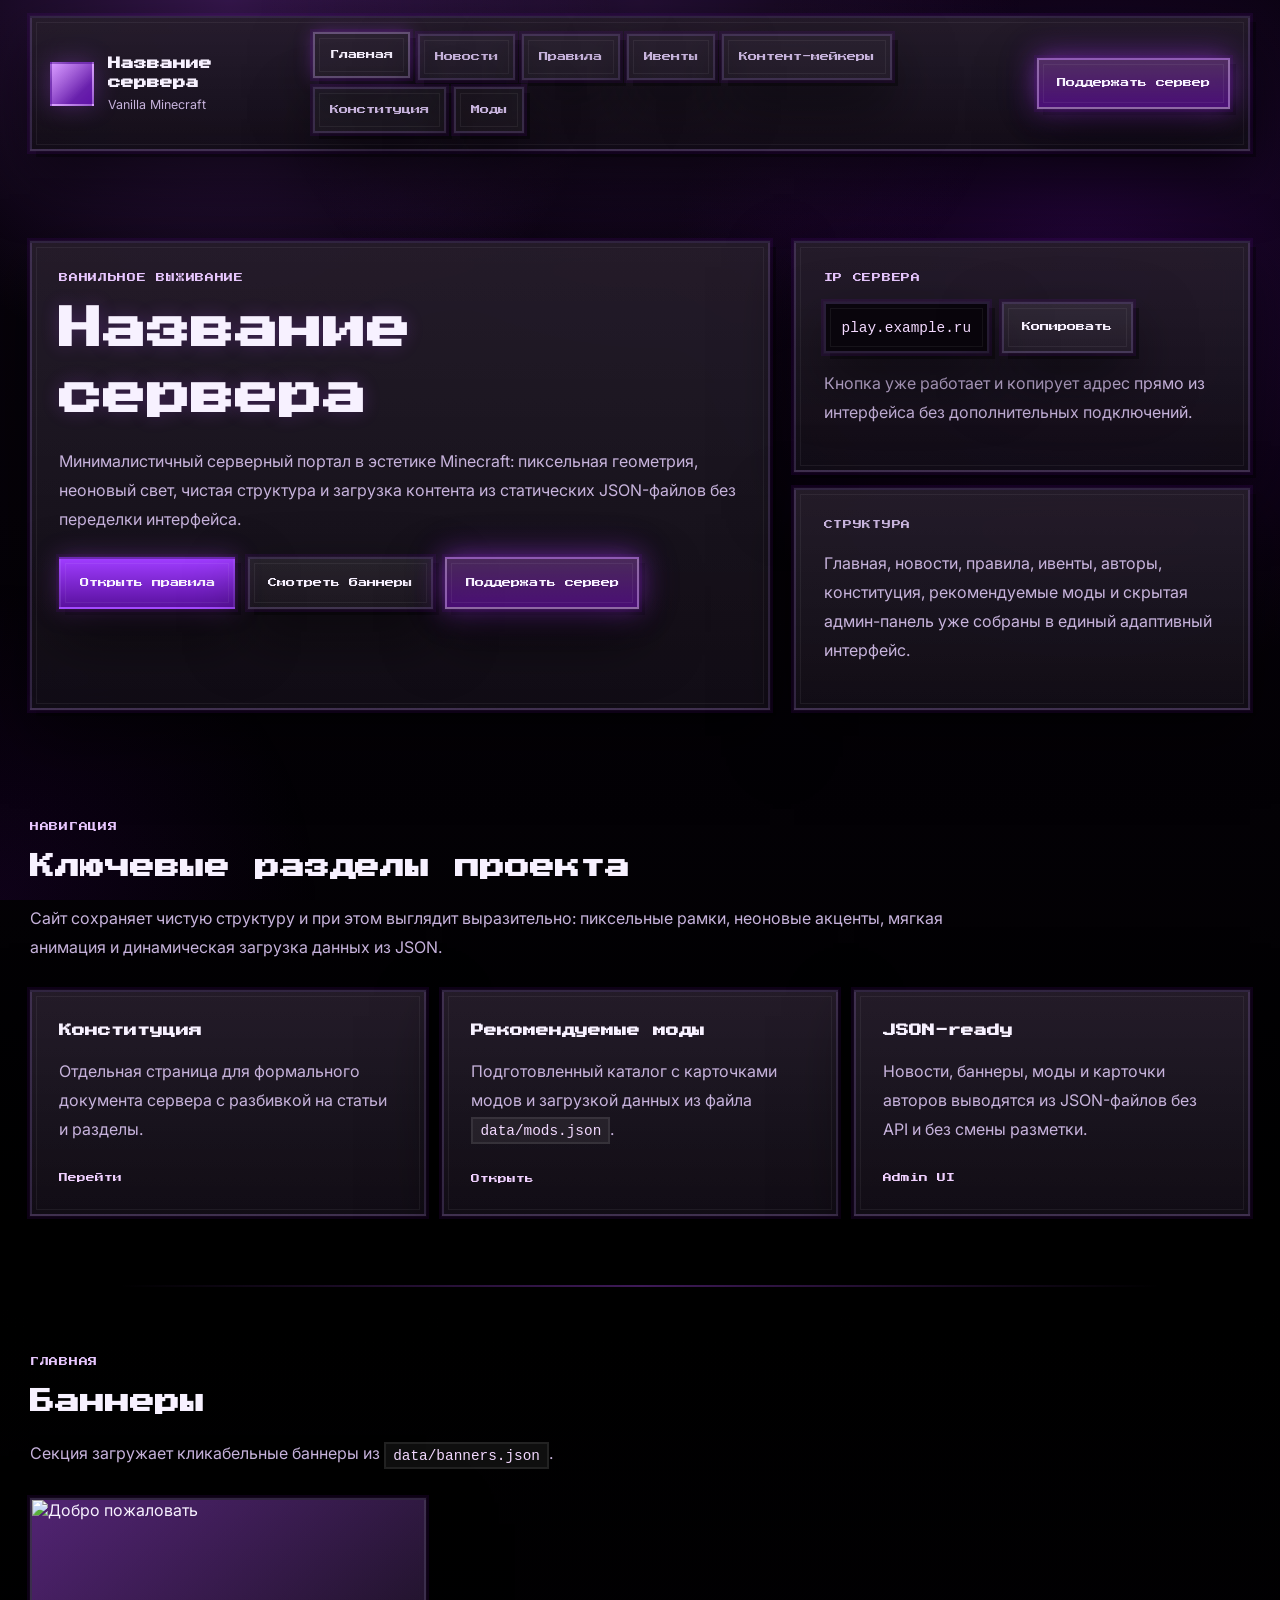
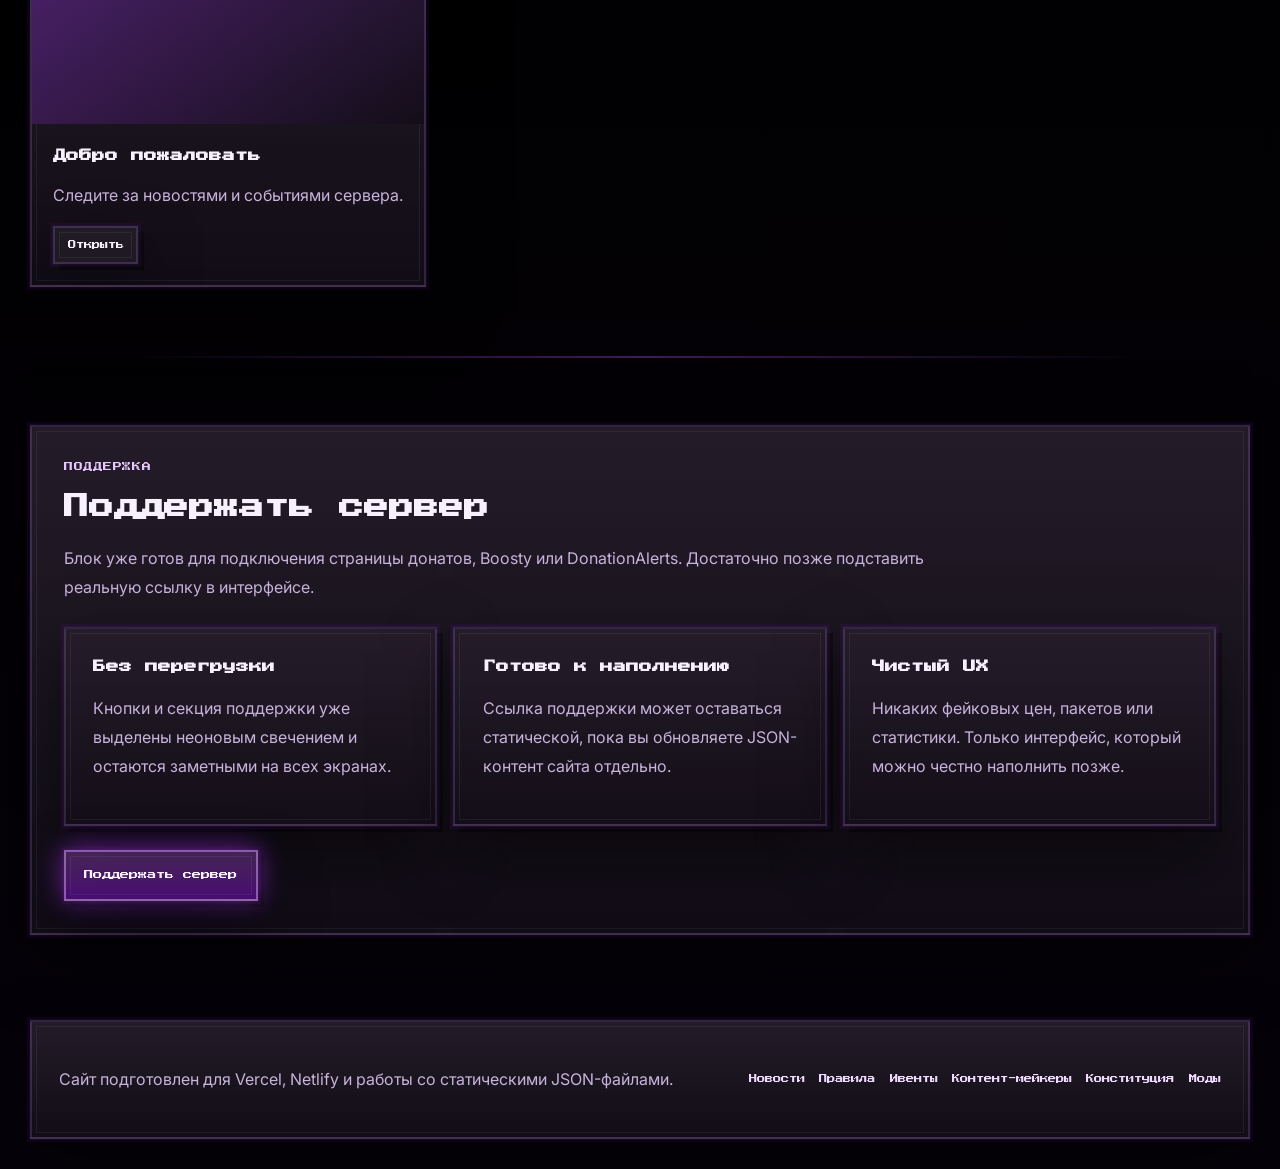
==== index.html @ 132fc3dd "Add files via upload" ====
<!DOCTYPE html>
<html lang="ru">
<head>
  <meta charset="UTF-8">
  <meta name="viewport" content="width=device-width, initial-scale=1.0">
  <meta name="description" content="Современный pixel + neon сайт для ванильного Minecraft сервера с новостями, правилами, ивентами и страницей контент-мейкеров.">
  <title>Главная | Minecraft Server</title>
  <link rel="stylesheet" href="style.css">
</head>
<body data-page="home">
  <div class="page-shell">
    <header class="site-header">
      <div class="container">
        <div class="nav-shell glass-card">
          <a class="brand" href="index.html" aria-label="На главную">
            <span class="brand-mark"></span>
            <span class="brand-text">
              <strong data-server-name>Название сервера</strong>
              <span>Vanilla Minecraft</span>
            </span>
          </a>

          <div class="nav-actions">
            <nav class="site-nav" id="site-navigation" aria-label="Основная навигация">
              <a href="index.html" class="active">Главная</a>
              <a href="news.html">Новости</a>
              <a href="rules.html">Правила</a>
              <a href="events.html">Ивенты</a>
              <a href="creators.html">Контент-мейкеры</a>
              <a href="constitution.html">Конституция</a>
              <a href="mods.html">Моды</a>
            </nav>
            <a class="button support-link support-link-nav" href="#support-block" data-support-link>Поддержать сервер</a>
          </div>

          <button class="nav-toggle" type="button" aria-expanded="false" aria-controls="site-navigation">
            <span></span>
            <span></span>
            <span></span>
          </button>
        </div>
      </div>
    </header>

    <main>
      <section class="hero-section">
        <div class="container">
          <div class="hero-grid">
            <div class="hero-copy glass-card reveal">
              <p class="eyebrow">Ванильное выживание</p>
              <h1 data-server-name>Название сервера</h1>
              <p class="hero-text">
                Минималистичный серверный портал в эстетике Minecraft: пиксельная геометрия, неоновый свет,
                чистая структура и загрузка контента из статических JSON-файлов без переделки интерфейса.
              </p>
              <div class="hero-actions">
                <a class="button button-primary" href="rules.html">Открыть правила</a>
                <a class="button button-secondary" href="#main-banners">Смотреть баннеры</a>
                <a class="button support-link" href="#support-block" data-support-link>Поддержать сервер</a>
              </div>
            </div>

            <aside class="hero-side reveal">
              <div class="glass-card server-card">
                <p class="eyebrow">IP сервера</p>
                <div class="server-ip-row">
                  <code class="server-ip" data-server-ip>Укажите IP сервера</code>
                  <button class="copy-button" type="button" data-copy-button data-copy-value="">
                    Копировать
                  </button>
                </div>
                <p class="helper-text">
                  Кнопка уже работает и копирует адрес прямо из интерфейса без дополнительных подключений.
                </p>
              </div>

              <div class="glass-card info-card">
                <p class="eyebrow">Структура</p>
                <p>
                  Главная, новости, правила, ивенты, авторы, конституция, рекомендуемые моды и скрытая админ-панель
                  уже собраны в единый адаптивный интерфейс.
                </p>
              </div>
            </aside>
          </div>
        </div>
      </section>

      <section class="section">
        <div class="container">
          <div class="section-heading reveal">
            <p class="eyebrow">Навигация</p>
            <h2>Ключевые разделы проекта</h2>
            <p>
              Сайт сохраняет чистую структуру и при этом выглядит выразительно: пиксельные рамки, неоновые акценты,
              мягкая анимация и динамическая загрузка данных из JSON.
            </p>
          </div>

          <div class="feature-grid">
            <article class="glass-card feature-card reveal">
              <h3>Конституция</h3>
              <p>Отдельная страница для формального документа сервера с разбивкой на статьи и разделы.</p>
              <a class="text-link" href="constitution.html">Перейти</a>
            </article>
            <article class="glass-card feature-card reveal">
              <h3>Рекомендуемые моды</h3>
              <p>Подготовленный каталог с карточками модов и загрузкой данных из файла <code>data/mods.json</code>.</p>
              <a class="text-link" href="mods.html">Открыть</a>
            </article>
            <article class="glass-card feature-card reveal">
              <h3>JSON-ready</h3>
              <p>Новости, баннеры, моды и карточки авторов выводятся из JSON-файлов без API и без смены разметки.</p>
              <a class="text-link" href="admin.html">Admin UI</a>
            </article>
          </div>
        </div>
      </section>

      <section class="section" id="main-banners">
        <div class="container">
          <div class="section-heading reveal">
            <p class="eyebrow">Главная</p>
            <h2>Баннеры</h2>
            <p>Секция загружает кликабельные баннеры из <code>data/banners.json</code>.</p>
          </div>

          <div class="content-grid banner-grid" data-banner-list>
            <article class="glass-card empty-card reveal">
              <span class="empty-badge">Пока пусто</span>
              <h3>Добавьте первый баннер</h3>
              <p>Добавьте записи в <code>data/banners.json</code>, и баннеры появятся автоматически.</p>
            </article>
          </div>

          <template id="banner-card-template">
            <article class="glass-card banner-card reveal">
              <a class="banner-link" target="_blank" rel="noopener noreferrer">
                <div class="banner-image-wrap">
                  <img class="banner-image" alt="">
                </div>
                <div class="banner-copy">
                  <h3></h3>
                  <p></p>
                  <span class="banner-more">Открыть</span>
                </div>
              </a>
            </article>
          </template>
        </div>
      </section>

      <section class="section support-section" id="support-block">
        <div class="container">
          <div class="support-panel glass-card reveal">
            <div class="section-heading support-heading">
              <p class="eyebrow">Поддержка</p>
              <h2>Поддержать сервер</h2>
              <p>
                Блок уже готов для подключения страницы донатов, Boosty или DonationAlerts.
                Достаточно позже подставить реальную ссылку в интерфейсе.
              </p>
            </div>

            <div class="support-grid">
              <article class="glass-card support-card reveal">
                <h3>Без перегрузки</h3>
                <p>Кнопки и секция поддержки уже выделены неоновым свечением и остаются заметными на всех экранах.</p>
              </article>
              <article class="glass-card support-card reveal">
                <h3>Готово к наполнению</h3>
                <p>Ссылка поддержки может оставаться статической, пока вы обновляете JSON-контент сайта отдельно.</p>
              </article>
              <article class="glass-card support-card reveal">
                <h3>Чистый UX</h3>
                <p>Никаких фейковых цен, пакетов или статистики. Только интерфейс, который можно честно наполнить позже.</p>
              </article>
            </div>

            <div class="hero-actions">
              <a class="button support-link" href="#support-block" data-support-link>Поддержать сервер</a>
            </div>
          </div>
        </div>
      </section>
    </main>

    <footer class="site-footer">
      <div class="container">
        <div class="footer-shell glass-card">
          <p>Сайт подготовлен для Vercel, Netlify и работы со статическими JSON-файлами.</p>
          <div class="footer-links">
            <a href="news.html">Новости</a>
            <a href="rules.html">Правила</a>
            <a href="events.html">Ивенты</a>
            <a href="creators.html">Контент-мейкеры</a>
            <a href="constitution.html">Конституция</a>
            <a href="mods.html">Моды</a>
          </div>
        </div>
      </div>
    </footer>
  </div>

  <div class="toast" aria-live="polite" aria-atomic="true"></div>
  <script src="script.js"></script>
</body>
</html>
---- style.css ----
@import url("https://fonts.googleapis.com/css2?family=Inter:wght@400;500;600;700&family=Press+Start+2P&display=swap");

:root {
  --bg: #000000;
  --bg-soft: #09030d;
  --surface: rgba(16, 9, 22, 0.84);
  --surface-strong: rgba(24, 12, 34, 0.92);
  --text: #f7f1ff;
  --muted: #c7b3dc;
  --line: rgba(188, 143, 255, 0.18);
  --line-strong: rgba(214, 176, 255, 0.34);
  --accent: #6a0dad;
  --accent-bright: #b54cff;
  --accent-soft: rgba(106, 13, 173, 0.28);
  --accent-glow: rgba(181, 76, 255, 0.36);
  --success-glow: rgba(145, 86, 255, 0.28);
  --shadow-lg: 0 0 0 1px rgba(255, 255, 255, 0.02), 0 0 0 3px rgba(106, 13, 173, 0.12), 0 26px 60px rgba(0, 0, 0, 0.52);
  --shadow-pixel: 6px 6px 0 rgba(0, 0, 0, 0.35);
  --container: 1220px;
  --radius: 0;
  --transition: 220ms ease;
  --font-body: "Inter", "Segoe UI", sans-serif;
  --font-pixel: "Press Start 2P", monospace;
  color-scheme: dark;
}

*,
*::before,
*::after {
  box-sizing: border-box;
}

html {
  scroll-behavior: smooth;
}

body {
  margin: 0;
  min-width: 320px;
  font-family: var(--font-body);
  color: var(--text);
  background:
    radial-gradient(circle at 18% 0%, rgba(181, 76, 255, 0.26), transparent 24rem),
    radial-gradient(circle at 85% 10%, rgba(106, 13, 173, 0.28), transparent 26rem),
    linear-gradient(180deg, #08030d 0%, #000000 48%, #06020a 100%);
}

body::before,
body::after {
  content: "";
  position: fixed;
  inset: 0;
  pointer-events: none;
  z-index: -1;
}

body::before {
  background-image:
    linear-gradient(rgba(255, 255, 255, 0.035) 1px, transparent 1px),
    linear-gradient(90deg, rgba(255, 255, 255, 0.035) 1px, transparent 1px);
  background-size: 26px 26px;
  opacity: 0.28;
  mask-image: radial-gradient(circle at center, black, transparent 88%);
}

body::after {
  background:
    radial-gradient(circle at 50% 0%, rgba(181, 76, 255, 0.16), transparent 24rem),
    radial-gradient(circle at 0% 100%, rgba(106, 13, 173, 0.12), transparent 20rem);
}

img {
  display: block;
  max-width: 100%;
}

a {
  color: inherit;
  text-decoration: none;
}

code {
  padding: 0.22rem 0.45rem;
  border: 2px solid rgba(255, 255, 255, 0.08);
  background: rgba(255, 255, 255, 0.06);
  color: #f3d9ff;
  font-size: 0.9em;
  font-family: "Cascadia Code", "Consolas", monospace;
}

button,
input,
textarea {
  font: inherit;
}

button {
  cursor: pointer;
}

textarea {
  resize: vertical;
}

:focus-visible {
  outline: 2px solid var(--accent-bright);
  outline-offset: 3px;
}

.page-shell {
  position: relative;
  overflow: clip;
}

.container {
  width: min(calc(100% - 2rem), var(--container));
  margin: 0 auto;
}

.glass-card,
.button,
.copy-button,
.server-ip,
.site-nav a,
.nav-toggle,
.admin-form input,
.admin-form textarea,
.banner-more {
  position: relative;
  border-radius: var(--radius);
  border: 2px solid var(--line);
  box-shadow: var(--shadow-lg), var(--shadow-pixel);
}

.glass-card {
  background:
    linear-gradient(180deg, rgba(255, 255, 255, 0.08), rgba(255, 255, 255, 0.03)),
    linear-gradient(180deg, rgba(18, 9, 24, 0.92), rgba(10, 5, 15, 0.9));
  backdrop-filter: blur(16px);
  -webkit-backdrop-filter: blur(16px);
}

.glass-card::before,
.button::before,
.copy-button::before,
.nav-toggle::before,
.site-nav a::before,
.server-ip::before,
.admin-form input::before,
.admin-form textarea::before,
.banner-more::before {
  content: "";
  position: absolute;
  inset: 4px;
  border: 1px solid rgba(255, 255, 255, 0.06);
  pointer-events: none;
}

.site-header {
  position: sticky;
  top: 0;
  z-index: 20;
  padding: 1rem 0 0;
}

.nav-shell {
  display: flex;
  align-items: center;
  gap: 1rem;
  padding: 1rem 1.1rem;
}

.brand {
  display: inline-flex;
  align-items: center;
  gap: 0.9rem;
  min-width: 0;
}

.brand-mark {
  width: 3rem;
  aspect-ratio: 1;
  background:
    linear-gradient(135deg, rgba(255, 255, 255, 0.22), transparent),
    linear-gradient(135deg, #cb7cff, #5f12a7 72%);
  border: 2px solid rgba(255, 255, 255, 0.1);
  box-shadow: 0 0 24px rgba(181, 76, 255, 0.3);
}

.brand-text {
  display: grid;
  gap: 0.28rem;
}

.brand-text strong,
.eyebrow,
.site-nav a,
.button,
.copy-button,
.meta-chip,
.empty-badge,
.banner-more,
.footer-links a,
.text-link,
.admin-nav a,
.article-label {
  font-family: var(--font-pixel);
}

.brand-text strong {
  font-size: 0.8rem;
  line-height: 1.45;
}

.brand-text span {
  color: var(--muted);
  font-size: 0.78rem;
}

.nav-actions {
  display: flex;
  align-items: center;
  gap: 0.75rem;
  margin-left: auto;
}

.site-nav {
  display: flex;
  align-items: center;
  gap: 0.45rem;
  flex-wrap: wrap;
}

.site-nav a {
  padding: 0.85rem 0.95rem;
  color: var(--muted);
  background: rgba(255, 255, 255, 0.03);
  font-size: 0.58rem;
  line-height: 1.6;
  transition: color var(--transition), transform var(--transition), box-shadow var(--transition), border-color var(--transition);
}

.site-nav a:hover,
.site-nav a:focus-visible,
.site-nav a.active {
  color: var(--text);
  border-color: var(--line-strong);
  box-shadow: var(--shadow-lg), 0 0 18px var(--accent-glow), var(--shadow-pixel);
  transform: translateY(-2px);
}

.nav-toggle {
  display: none;
  width: 3.25rem;
  height: 3.25rem;
  padding: 0;
  background: rgba(255, 255, 255, 0.04);
}

.nav-toggle span {
  display: block;
  width: 1.35rem;
  height: 2px;
  margin: 0.26rem auto;
  background: var(--text);
  box-shadow: 0 0 10px rgba(255, 255, 255, 0.18);
  transition: transform var(--transition), opacity var(--transition);
}

.nav-toggle[aria-expanded="true"] span:nth-child(1) {
  transform: translateY(6px) rotate(45deg);
}

.nav-toggle[aria-expanded="true"] span:nth-child(2) {
  opacity: 0;
}

.nav-toggle[aria-expanded="true"] span:nth-child(3) {
  transform: translateY(-6px) rotate(-45deg);
}

.hero-section,
.page-hero {
  padding: 5.6rem 0 2.5rem;
}

.hero-grid {
  display: grid;
  grid-template-columns: minmax(0, 1.3fr) minmax(300px, 0.8fr);
  gap: 1.5rem;
}

.hero-copy,
.page-hero-card,
.footer-shell,
.admin-header,
.admin-section,
.support-panel,
.document-sidebar,
.document-article,
.feature-card,
.banner-card,
.news-card,
.event-card,
.creator-card,
.rule-group,
.empty-card,
.admin-sidebar,
.server-card,
.info-card,
.support-card,
.mod-card {
  padding: 1.7rem;
}

.hero-side {
  display: grid;
  gap: 1rem;
}

.hero-copy h1,
.page-hero-card h1,
.admin-header h1 {
  margin: 0.7rem 0 1.2rem;
  font-family: var(--font-pixel);
  font-size: clamp(1.55rem, 3.4vw, 3.1rem);
  line-height: 1.5;
  text-shadow: 0 0 18px rgba(181, 76, 255, 0.22);
}

.section-heading h2,
.rule-group h2,
.admin-section-head h2,
.admin-sidebar h2,
.document-article h2,
.support-heading h2 {
  margin: 0.7rem 0 1rem;
  font-family: var(--font-pixel);
  font-size: clamp(1.05rem, 2vw, 1.55rem);
  line-height: 1.7;
}

.feature-card h3,
.banner-copy h3,
.news-content h3,
.event-card h3,
.creator-content h3,
.empty-card h3,
.support-card h3,
.mod-content h3,
.article-section h3 {
  margin: 0 0 0.9rem;
  font-family: var(--font-pixel);
  font-size: 0.8rem;
  line-height: 1.7;
}

.eyebrow,
.article-label {
  margin: 0;
  color: #e8c7ff;
  font-size: 0.56rem;
  line-height: 1.8;
  letter-spacing: 0.08em;
  text-transform: uppercase;
}

.hero-text,
.page-hero-card p:last-child,
.section-heading p:last-child,
.feature-card p,
.empty-card p,
.news-content p,
.event-card p,
.creator-content p,
.rule-list,
.admin-note p,
.admin-header p:last-child,
.banner-copy p,
.support-card p,
.document-note,
.article-section p,
.mod-content p,
.helper-text,
.footer-shell p,
.info-card p,
.server-card p:last-child {
  color: var(--muted);
  line-height: 1.8;
}

.hero-actions,
.admin-actions {
  display: flex;
  flex-wrap: wrap;
  gap: 0.8rem;
  margin-top: 1.5rem;
}

.button,
.copy-button {
  display: inline-flex;
  align-items: center;
  justify-content: center;
  min-height: 3.2rem;
  padding: 0.8rem 1.15rem;
  background: linear-gradient(180deg, rgba(255, 255, 255, 0.08), rgba(255, 255, 255, 0.03));
  color: var(--text);
  font-size: 0.58rem;
  line-height: 1.6;
  transition: transform var(--transition), box-shadow var(--transition), border-color var(--transition), background-color var(--transition);
}

.button:hover,
.button:focus-visible,
.copy-button:hover,
.copy-button:focus-visible,
.text-link:hover,
.text-link:focus-visible {
  transform: translateY(-2px);
}

.button-primary {
  background: linear-gradient(180deg, #9f3cff 0%, #5a119f 100%);
  box-shadow: var(--shadow-lg), 0 0 24px rgba(181, 76, 255, 0.34), var(--shadow-pixel);
}

.button-secondary,
.copy-button {
  background: linear-gradient(180deg, rgba(255, 255, 255, 0.07), rgba(255, 255, 255, 0.03));
}

.support-link {
  border-color: rgba(228, 187, 255, 0.44);
  background: linear-gradient(180deg, rgba(208, 104, 255, 0.28), rgba(106, 13, 173, 0.62));
  box-shadow: var(--shadow-lg), 0 0 26px rgba(181, 76, 255, 0.5), 0 0 40px rgba(106, 13, 173, 0.32), var(--shadow-pixel);
}

.support-link-nav {
  white-space: nowrap;
}

.server-card,
.info-card {
  min-height: 100%;
}

.server-ip-row {
  display: flex;
  flex-wrap: wrap;
  align-items: stretch;
  gap: 0.8rem;
  margin: 1rem 0 0.8rem;
}

.server-ip {
  display: inline-flex;
  align-items: center;
  min-height: 3.2rem;
  padding: 0.85rem 1rem;
  background: rgba(7, 4, 11, 0.9);
  font-family: "Cascadia Code", "Consolas", monospace;
  overflow-wrap: anywhere;
}

.section {
  position: relative;
  padding: 4.3rem 0;
}

.section + .section::before {
  content: "";
  position: absolute;
  top: 0;
  left: 50%;
  width: min(100%, 1040px);
  height: 2px;
  transform: translateX(-50%);
  background: linear-gradient(90deg, transparent, rgba(181, 76, 255, 0.34), transparent);
}

.section-heading {
  max-width: 58rem;
  margin-bottom: 1.8rem;
}

.feature-grid,
.content-grid,
.rules-grid,
.support-grid,
.mods-grid {
  display: grid;
  gap: 1rem;
}

.feature-grid,
.support-grid {
  grid-template-columns: repeat(3, minmax(0, 1fr));
}

.content-grid,
.mods-grid {
  grid-template-columns: repeat(3, minmax(0, 1fr));
}

.rules-grid {
  grid-template-columns: repeat(2, minmax(0, 1fr));
}

.feature-card,
.event-card,
.empty-card,
.support-card {
  min-height: 100%;
}

.feature-card,
.banner-card,
.news-card,
.event-card,
.creator-card,
.rule-group,
.empty-card,
.admin-section,
.admin-sidebar,
.admin-header,
.support-card,
.document-article,
.mod-card {
  transition: transform var(--transition), border-color var(--transition), box-shadow var(--transition), background-color var(--transition);
}

.feature-card:hover,
.banner-card:hover,
.news-card:hover,
.event-card:hover,
.creator-card:hover,
.rule-group:hover,
.empty-card:hover,
.admin-section:hover,
.support-card:hover,
.document-article:hover,
.mod-card:hover {
  transform: translateY(-4px);
  border-color: var(--line-strong);
  box-shadow: var(--shadow-lg), 0 0 22px rgba(181, 76, 255, 0.18), var(--shadow-pixel);
}

.text-link {
  display: inline-flex;
  margin-top: 0.7rem;
  color: #f0d0ff;
  font-size: 0.55rem;
  line-height: 1.7;
}

.banner-card,
.news-card,
.creator-card,
.mod-card {
  overflow: hidden;
  padding: 0;
}

.banner-link {
  display: grid;
  height: 100%;
}

.banner-image-wrap,
.news-image-wrap,
.creator-avatar-wrap,
.preview-image-placeholder,
.mod-image-wrap {
  position: relative;
  overflow: hidden;
  background:
    linear-gradient(135deg, rgba(181, 76, 255, 0.38), rgba(255, 255, 255, 0.03)),
    linear-gradient(180deg, rgba(20, 10, 29, 0.95), rgba(11, 5, 16, 0.95));
}

.banner-image-wrap,
.news-image-wrap,
.mod-image-wrap {
  min-height: 14rem;
}

.creator-avatar-wrap {
  aspect-ratio: 1;
  max-width: 8.2rem;
  margin: 1.3rem 1.3rem 0;
  border: 2px solid var(--line);
  box-shadow: 0 0 0 1px rgba(255, 255, 255, 0.04), 0 0 18px rgba(181, 76, 255, 0.12);
}

.banner-image,
.news-image,
.creator-avatar,
.mod-image {
  width: 100%;
  height: 100%;
  object-fit: cover;
}

.banner-copy,
.news-content,
.creator-content,
.mod-content {
  padding: 1.3rem;
}

.banner-copy p,
.creator-content p,
.mod-content p {
  margin: 0 0 1rem;
}

.banner-more {
  display: inline-flex;
  align-items: center;
  min-height: 2.4rem;
  padding: 0.45rem 0.8rem;
  background: rgba(255, 255, 255, 0.05);
  font-size: 0.52rem;
}

.download-button {
  width: fit-content;
}

.card-meta {
  display: flex;
  align-items: center;
  justify-content: space-between;
  gap: 0.75rem;
  flex-wrap: wrap;
  margin-bottom: 0.9rem;
  color: var(--muted);
  font-size: 0.9rem;
}

.meta-chip,
.empty-badge {
  display: inline-flex;
  align-items: center;
  min-height: 2rem;
  padding: 0.28rem 0.7rem;
  background: rgba(123, 41, 190, 0.34);
  border: 2px solid rgba(214, 176, 255, 0.16);
  color: #f2deff;
  font-size: 0.5rem;
  line-height: 1.6;
}

.rule-list {
  margin: 0;
  padding-left: 1.35rem;
}

.rule-list li + li {
  margin-top: 0.7rem;
}

.support-panel {
  padding: 2rem;
}

.support-heading {
  margin-bottom: 1.6rem;
}

.page-main {
  padding-bottom: 1rem;
}

.site-footer {
  padding: 1rem 0 2rem;
}

.footer-shell {
  display: flex;
  align-items: center;
  justify-content: space-between;
  gap: 1rem;
}

.footer-links {
  display: flex;
  flex-wrap: wrap;
  gap: 0.9rem;
}

.footer-links a {
  font-size: 0.52rem;
  line-height: 1.7;
  color: #f0d9ff;
}

.toast {
  position: fixed;
  right: 1rem;
  bottom: 1rem;
  z-index: 30;
  max-width: min(22rem, calc(100vw - 2rem));
  padding: 1rem 1.1rem;
  border: 2px solid rgba(214, 176, 255, 0.22);
  background: rgba(12, 7, 17, 0.95);
  box-shadow: var(--shadow-lg), 0 0 18px rgba(181, 76, 255, 0.28);
  opacity: 0;
  transform: translateY(0.8rem);
  pointer-events: none;
  transition: opacity var(--transition), transform var(--transition);
}

.toast.is-visible {
  opacity: 1;
  transform: translateY(0);
}

.reveal {
  opacity: 0;
  transform: translateY(22px);
  transition: opacity 520ms ease, transform 520ms ease;
}

.reveal.is-visible {
  opacity: 1;
  transform: translateY(0);
}

.document-layout {
  display: grid;
  grid-template-columns: 280px minmax(0, 1fr);
  gap: 1rem;
}

.document-sidebar {
  position: sticky;
  top: 6.2rem;
  align-self: start;
}

.document-nav,
.admin-nav {
  display: grid;
  gap: 0.5rem;
  margin: 1rem 0 1.4rem;
}

.document-nav a,
.admin-nav a {
  padding: 0.85rem 0.95rem;
  border: 2px solid rgba(255, 255, 255, 0.05);
  background: rgba(255, 255, 255, 0.03);
  color: var(--muted);
  font-size: 0.54rem;
  line-height: 1.6;
  transition: transform var(--transition), border-color var(--transition), color var(--transition), box-shadow var(--transition);
}

.document-nav a:hover,
.document-nav a:focus-visible,
.admin-nav a:hover,
.admin-nav a:focus-visible {
  color: var(--text);
  border-color: var(--line-strong);
  box-shadow: 0 0 18px rgba(181, 76, 255, 0.18);
  transform: translateX(3px);
}

.document-content,
.admin-content {
  display: grid;
  gap: 1rem;
}

.article-section + .article-section {
  margin-top: 1.25rem;
  padding-top: 1.15rem;
  border-top: 1px solid rgba(255, 255, 255, 0.08);
}

.admin-shell {
  padding: 2rem 0 3rem;
}

.admin-main {
  min-height: 100vh;
}

.admin-layout {
  display: grid;
  grid-template-columns: 300px minmax(0, 1fr);
  gap: 1rem;
  margin-top: 1rem;
}

.admin-sidebar {
  position: sticky;
  top: 1rem;
  align-self: start;
}

.admin-note {
  margin-top: 1.2rem;
  padding: 1rem;
  border: 2px solid rgba(255, 255, 255, 0.05);
  background: rgba(255, 255, 255, 0.03);
}

.admin-note strong {
  display: block;
  margin-bottom: 0.6rem;
}

.admin-section-head {
  display: flex;
  align-items: center;
  justify-content: space-between;
  gap: 1rem;
  margin-bottom: 1.2rem;
}

.admin-grid {
  display: grid;
  grid-template-columns: minmax(0, 1fr) minmax(280px, 0.85fr);
  gap: 1rem;
}

.admin-editor-pane,
.admin-preview-grid {
  display: grid;
  gap: 1rem;
  align-content: start;
}

.admin-form {
  display: grid;
  gap: 0.9rem;
}

.admin-form label {
  display: grid;
  gap: 0.45rem;
  color: var(--muted);
}

.admin-form input,
.admin-form textarea {
  width: 100%;
  padding: 0.9rem 1rem;
  background: rgba(255, 255, 255, 0.04);
  color: var(--text);
  outline: none;
  transition: border-color var(--transition), box-shadow var(--transition), transform var(--transition);
}

.admin-form input:focus,
.admin-form textarea:focus {
  border-color: var(--line-strong);
  box-shadow: 0 0 0 2px rgba(181, 76, 255, 0.14), 0 0 24px rgba(181, 76, 255, 0.12);
}

.admin-preview {
  height: fit-content;
}

.admin-lock {
  display: grid;
  grid-template-columns: minmax(0, 1fr) minmax(280px, 420px);
  gap: 1rem;
  margin-top: 1rem;
  align-items: center;
}

.admin-lock-copy {
  display: grid;
  gap: 0.8rem;
}

.admin-access-form {
  align-content: start;
}

.admin-json-textarea {
  width: 100%;
  min-height: 22rem;
  padding: 1rem;
  border: 2px solid var(--line);
  background: rgba(255, 255, 255, 0.04);
  color: var(--text);
  line-height: 1.7;
  font-family: "Cascadia Code", "Consolas", monospace;
  box-shadow: var(--shadow-lg), var(--shadow-pixel);
}

.admin-json-textarea:focus {
  border-color: var(--line-strong);
  box-shadow: 0 0 0 2px rgba(181, 76, 255, 0.14), 0 0 24px rgba(181, 76, 255, 0.12);
  outline: none;
}

.admin-preview-grid .glass-card {
  padding: 1.25rem;
}

.meta-chip.is-error {
  color: #ffd1dc;
  border-color: rgba(255, 109, 109, 0.38);
  box-shadow: 0 0 18px rgba(255, 109, 109, 0.18);
}

.is-hidden {
  display: none !important;
}

.preview-image-placeholder {
  display: grid;
  place-items: center;
  min-height: 12rem;
  color: #f0dbff;
  font-family: var(--font-pixel);
  font-size: 0.58rem;
  line-height: 1.7;
}

.creator-card .creator-link {
  width: fit-content;
}

@media (max-width: 1180px) {
  .hero-grid,
  .feature-grid,
  .content-grid,
  .rules-grid,
  .support-grid,
  .mods-grid,
  .document-layout,
  .admin-layout,
  .admin-grid,
  .footer-shell {
    grid-template-columns: 1fr;
  }

  .document-sidebar,
  .admin-sidebar {
    position: static;
  }

  .admin-lock {
    grid-template-columns: 1fr;
  }

  .footer-shell {
    align-items: flex-start;
  }
}

@media (max-width: 860px) {
  .site-header {
    padding-top: 0.8rem;
  }

  .nav-shell {
    flex-wrap: wrap;
    align-items: flex-start;
  }

  .nav-actions {
    display: contents;
  }

  .nav-toggle {
    display: inline-block;
    margin-left: auto;
  }

  .site-nav {
    display: none;
    width: 100%;
    flex-direction: column;
    align-items: stretch;
    margin-top: 0.25rem;
  }

  .site-nav.is-open {
    display: flex;
  }

  .site-nav a,
  .support-link-nav {
    width: 100%;
  }

  .hero-section,
  .page-hero {
    padding-top: 4.4rem;
  }

  .hero-copy,
  .page-hero-card,
  .footer-shell,
  .admin-header,
  .admin-section,
  .support-panel,
  .document-sidebar,
  .document-article,
  .feature-card,
  .banner-card,
  .news-card,
  .event-card,
  .creator-card,
  .rule-group,
  .empty-card,
  .admin-sidebar,
  .server-card,
  .info-card,
  .support-card,
  .mod-card {
    padding: 1.25rem;
  }

  .banner-image-wrap,
  .news-image-wrap,
  .mod-image-wrap {
    min-height: 11rem;
  }

  .creator-avatar-wrap {
    margin: 1.25rem auto 0;
  }
}

@media (max-width: 640px) {
  .container {
    width: min(calc(100% - 1rem), var(--container));
  }

  .hero-copy h1,
  .page-hero-card h1,
  .admin-header h1 {
    font-size: clamp(1.2rem, 7vw, 1.8rem);
  }

  .section-heading h2,
  .rule-group h2,
  .admin-section-head h2,
  .admin-sidebar h2,
  .document-article h2,
  .support-heading h2 {
    font-size: clamp(0.85rem, 4.2vw, 1.15rem);
  }

  .feature-card h3,
  .banner-copy h3,
  .news-content h3,
  .event-card h3,
  .creator-content h3,
  .empty-card h3,
  .support-card h3,
  .mod-content h3,
  .article-section h3 {
    font-size: 0.7rem;
  }

  .site-nav a,
  .button,
  .copy-button,
  .meta-chip,
  .empty-badge,
  .footer-links a,
  .text-link,
  .admin-nav a,
  .document-nav a {
    font-size: 0.5rem;
  }

  .section {
    padding: 3.4rem 0;
  }
}

@media (prefers-reduced-motion: reduce) {
  html {
    scroll-behavior: auto;
  }

  *,
  *::before,
  *::after {
    animation: none !important;
    transition: none !important;
  }

  .reveal {
    opacity: 1;
    transform: none;
  }
}
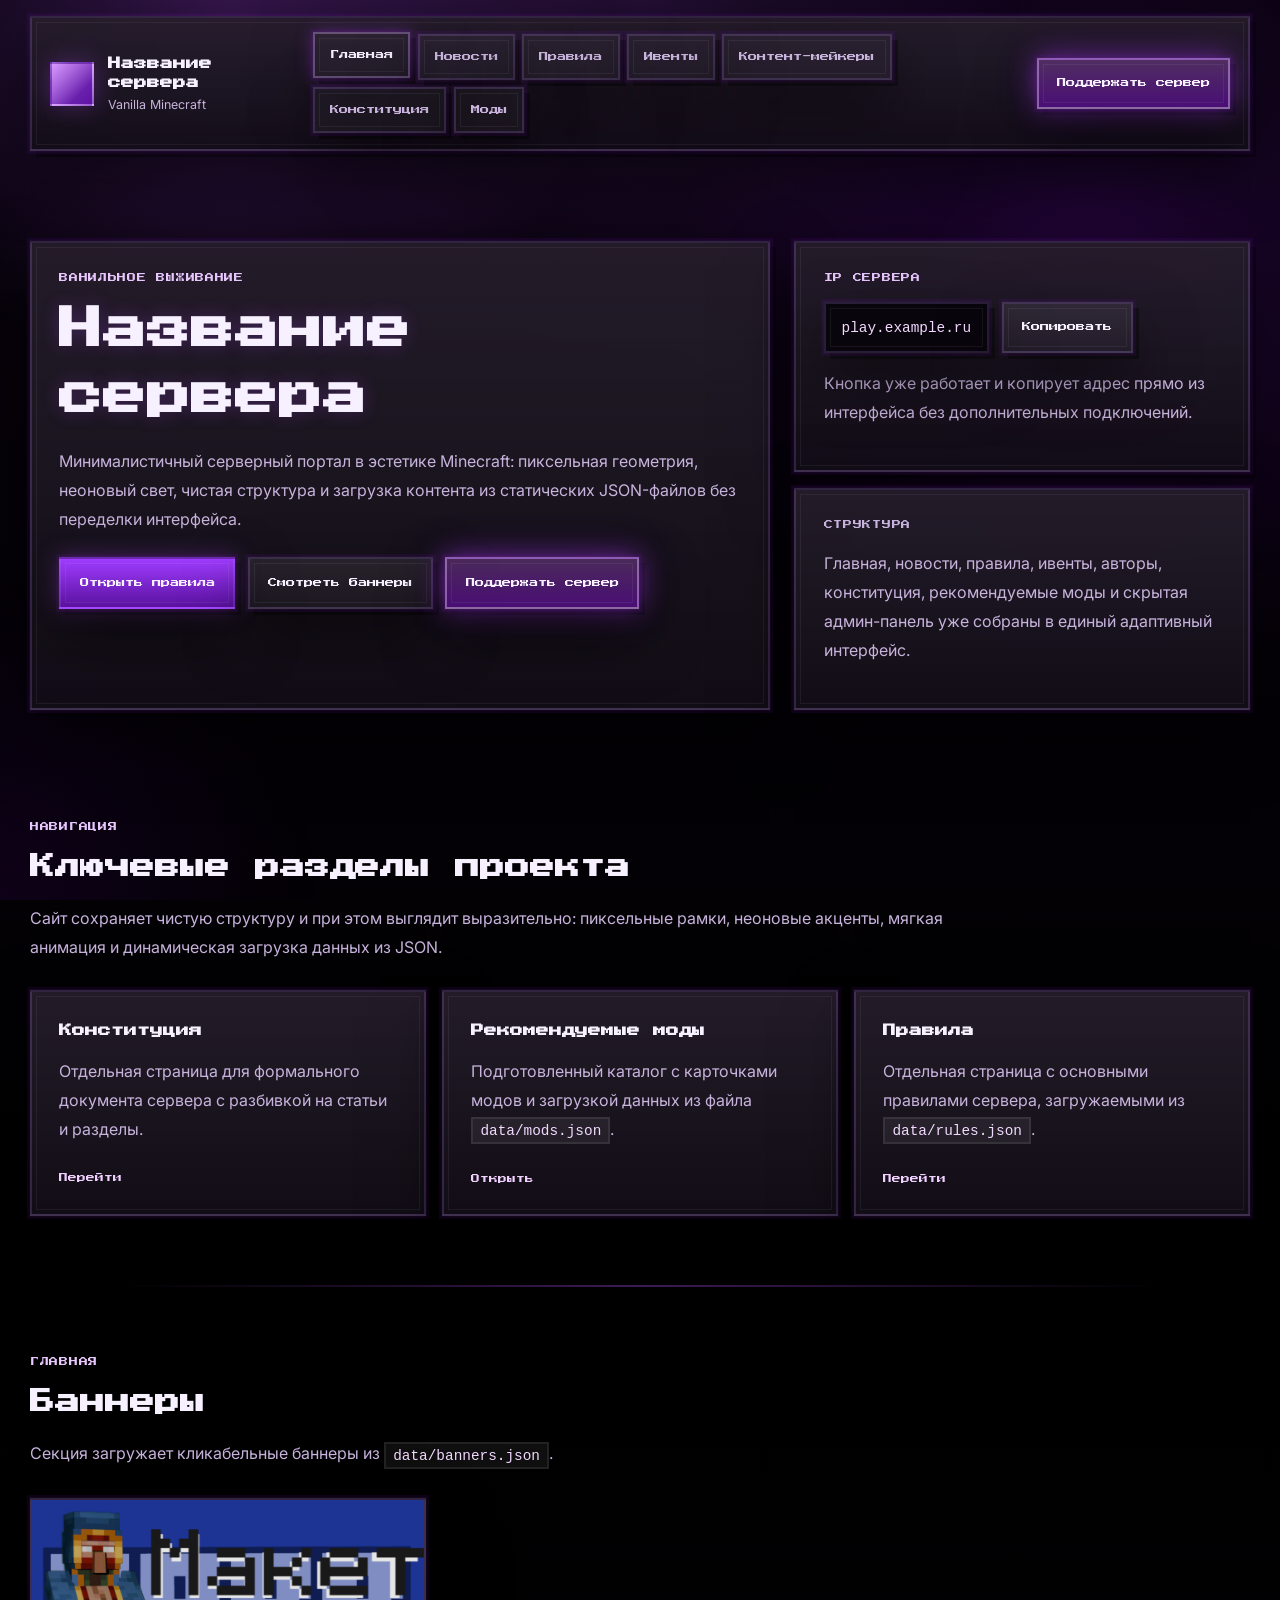
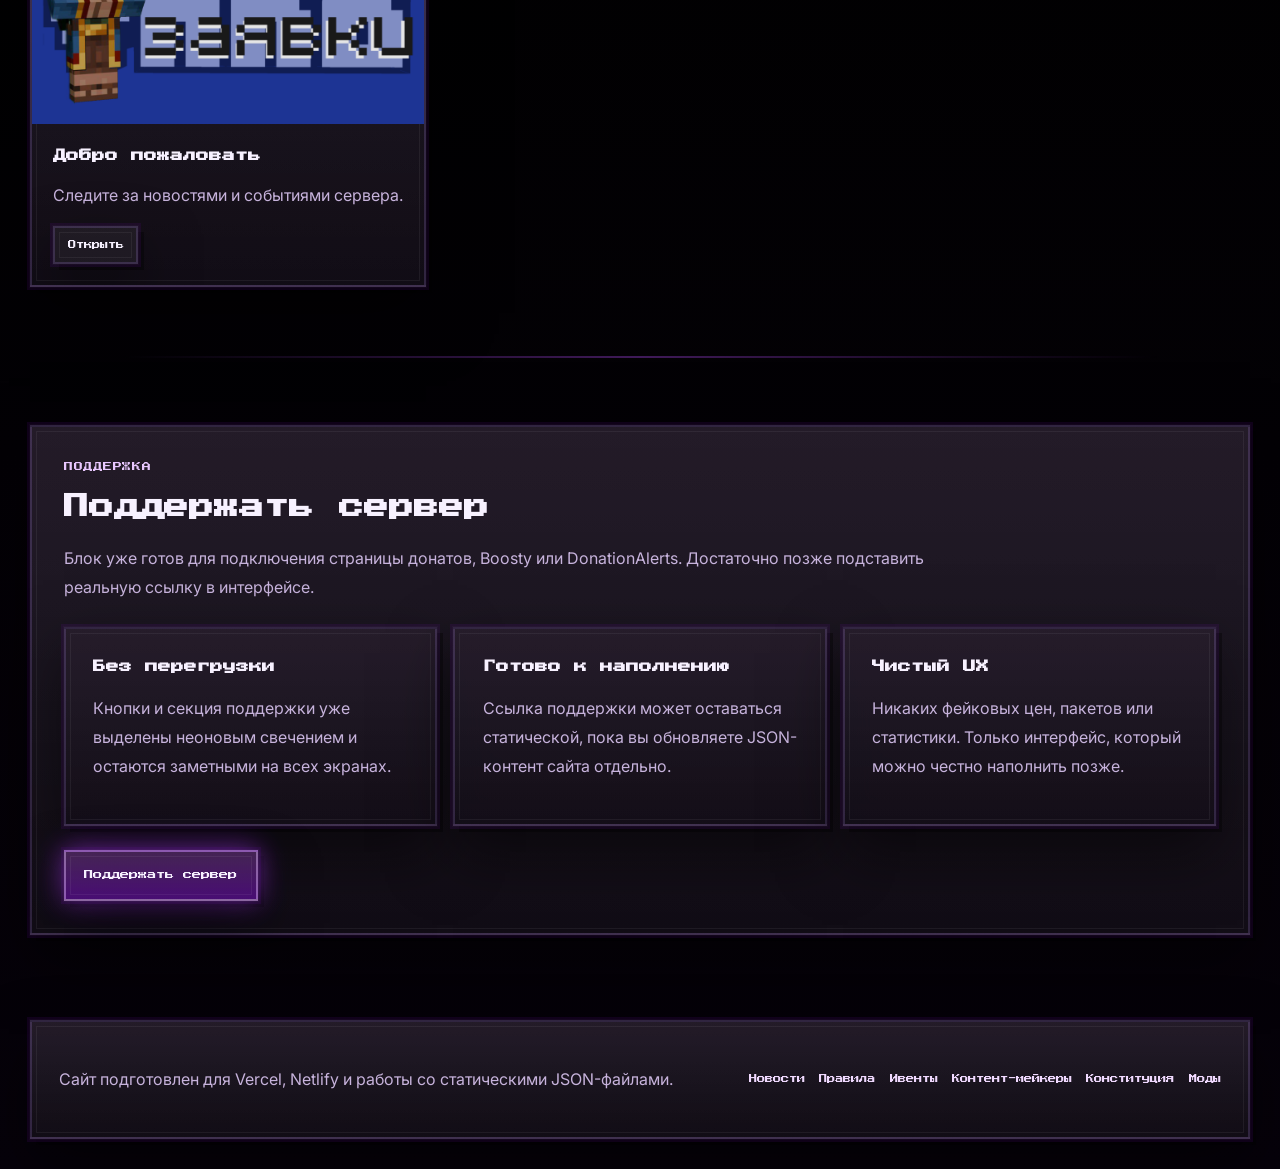
==== commit f5289dee: "index.html" ====
--- a/index.html
+++ b/index.html
@@ -109,9 +109,9 @@
               <a class="text-link" href="mods.html">Открыть</a>
             </article>
             <article class="glass-card feature-card reveal">
-              <h3>JSON-ready</h3>
-              <p>Новости, баннеры, моды и карточки авторов выводятся из JSON-файлов без API и без смены разметки.</p>
-              <a class="text-link" href="admin.html">Admin UI</a>
+              <h3>Правила</h3>
+              <p>Отдельная страница с основными правилами сервера, загружаемыми из <code>data/rules.json</code>.</p>
+              <a class="text-link" href="rules.html">Перейти</a>
             </article>
           </div>
         </div>
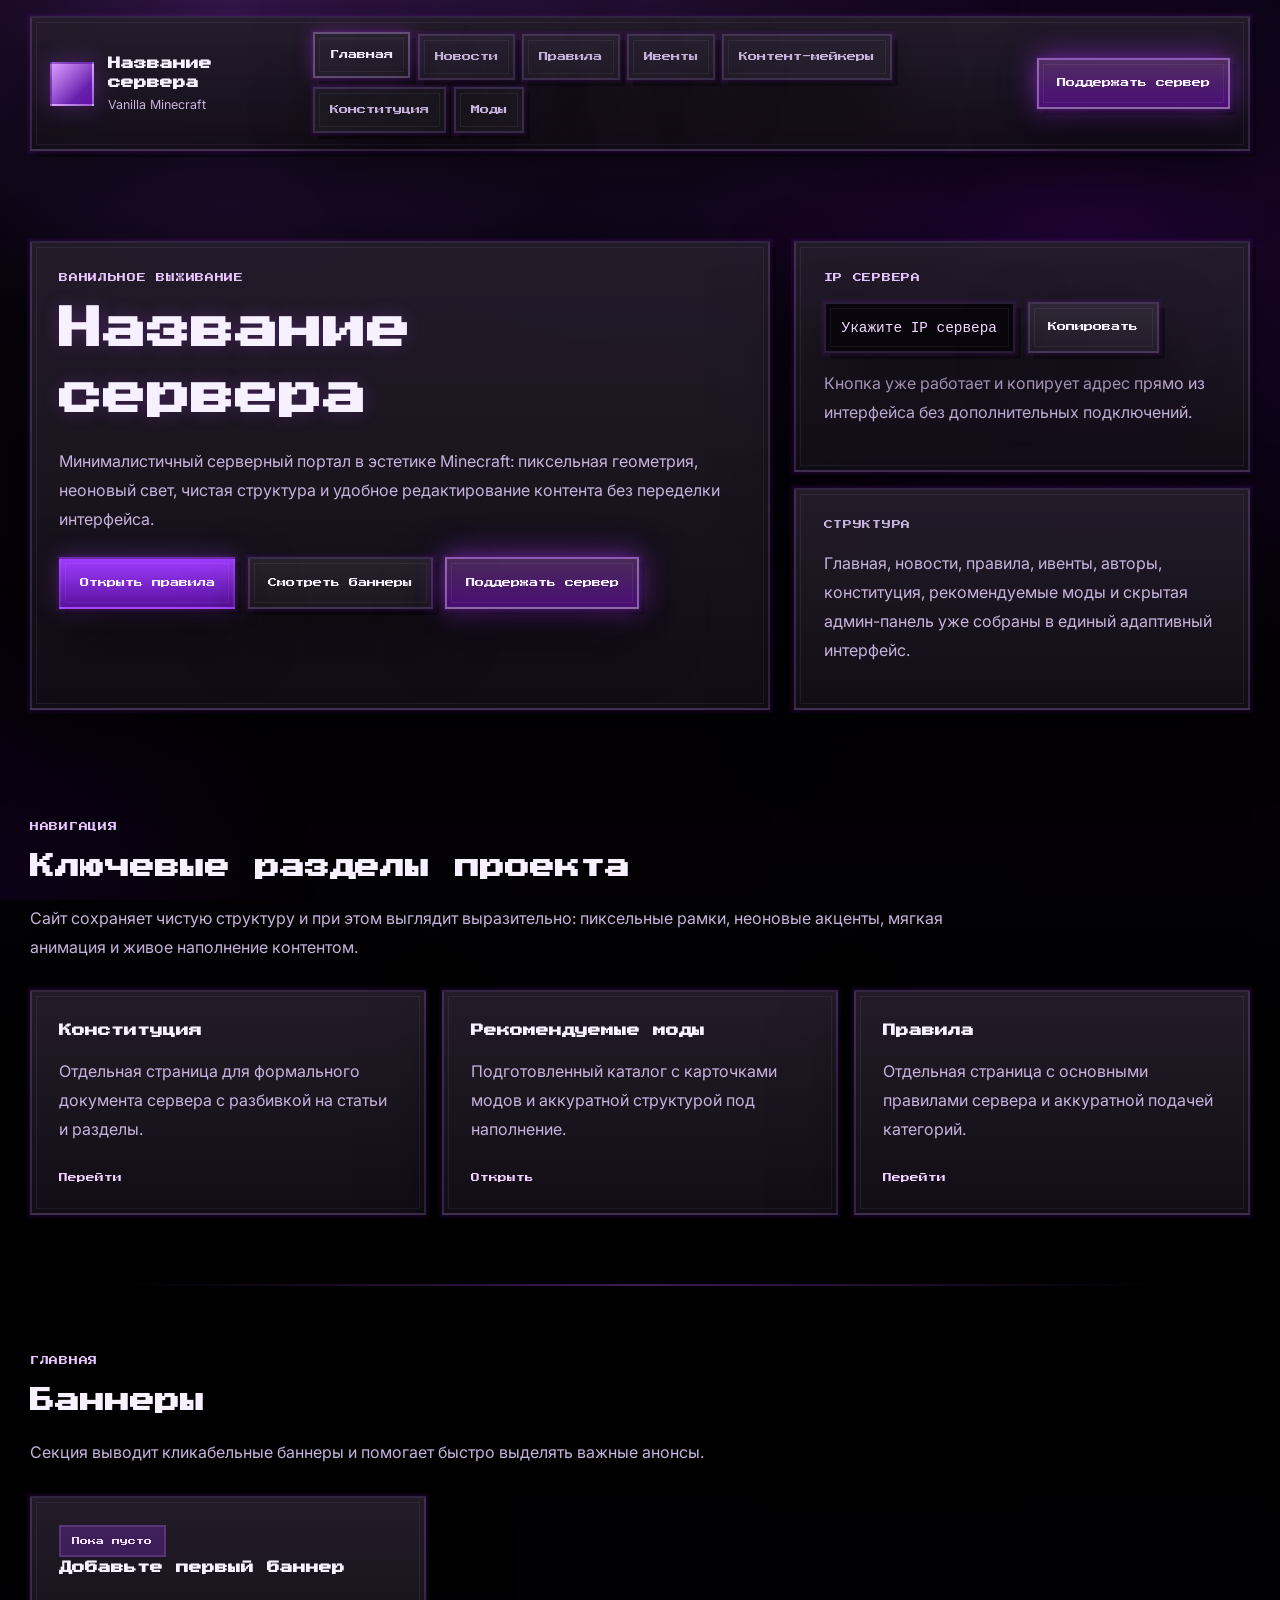
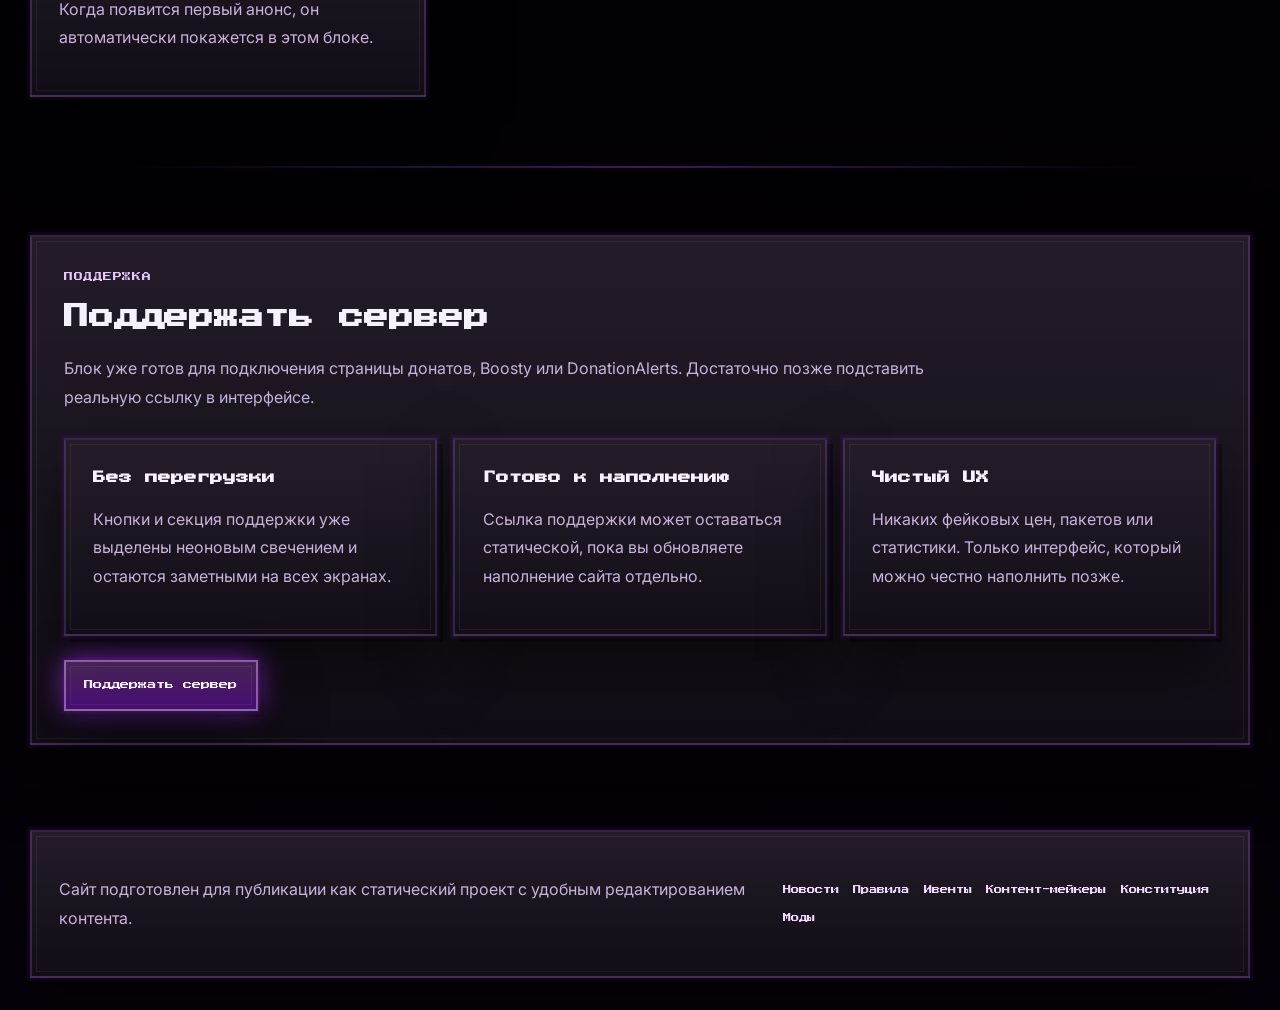
==== commit 7ee0b1d0: "index.html" ====
--- a/index.html
+++ b/index.html
@@ -16,7 +16,7 @@
             <span class="brand-mark"></span>
             <span class="brand-text">
               <strong data-server-name>Название сервера</strong>
-              <span>Vanilla Minecraft</span>
+              <span data-server-subtitle>Vanilla Minecraft</span>
             </span>
           </a>
 
@@ -47,36 +47,36 @@
         <div class="container">
           <div class="hero-grid">
             <div class="hero-copy glass-card reveal">
-              <p class="eyebrow">Ванильное выживание</p>
+              <p class="eyebrow" data-site-text="home.hero.eyebrow">Ванильное выживание</p>
               <h1 data-server-name>Название сервера</h1>
-              <p class="hero-text">
+              <p class="hero-text" data-site-text="home.hero.text">
                 Минималистичный серверный портал в эстетике Minecraft: пиксельная геометрия, неоновый свет,
-                чистая структура и загрузка контента из статических JSON-файлов без переделки интерфейса.
+                чистая структура и удобное редактирование контента без переделки интерфейса.
               </p>
               <div class="hero-actions">
-                <a class="button button-primary" href="rules.html">Открыть правила</a>
-                <a class="button button-secondary" href="#main-banners">Смотреть баннеры</a>
+                <a class="button button-primary" href="rules.html" data-site-text="home.hero.rulesButton">Открыть правила</a>
+                <a class="button button-secondary" href="#main-banners" data-site-text="home.hero.bannersButton">Смотреть баннеры</a>
                 <a class="button support-link" href="#support-block" data-support-link>Поддержать сервер</a>
               </div>
             </div>
 
             <aside class="hero-side reveal">
               <div class="glass-card server-card">
-                <p class="eyebrow">IP сервера</p>
+                <p class="eyebrow" data-site-text="home.serverCard.eyebrow">IP сервера</p>
                 <div class="server-ip-row">
                   <code class="server-ip" data-server-ip>Укажите IP сервера</code>
                   <button class="copy-button" type="button" data-copy-button data-copy-value="">
                     Копировать
                   </button>
                 </div>
-                <p class="helper-text">
+                <p class="helper-text" data-site-text="home.serverCard.helper">
                   Кнопка уже работает и копирует адрес прямо из интерфейса без дополнительных подключений.
                 </p>
               </div>
 
               <div class="glass-card info-card">
-                <p class="eyebrow">Структура</p>
-                <p>
+                <p class="eyebrow" data-site-text="home.infoCard.eyebrow">Структура</p>
+                <p data-site-text="home.infoCard.text">
                   Главная, новости, правила, ивенты, авторы, конституция, рекомендуемые моды и скрытая админ-панель
                   уже собраны в единый адаптивный интерфейс.
                 </p>
@@ -89,29 +89,29 @@
       <section class="section">
         <div class="container">
           <div class="section-heading reveal">
-            <p class="eyebrow">Навигация</p>
-            <h2>Ключевые разделы проекта</h2>
-            <p>
+            <p class="eyebrow" data-site-text="home.navigation.eyebrow">Навигация</p>
+            <h2 data-site-text="home.navigation.title">Ключевые разделы проекта</h2>
+            <p data-site-text="home.navigation.text">
               Сайт сохраняет чистую структуру и при этом выглядит выразительно: пиксельные рамки, неоновые акценты,
-              мягкая анимация и динамическая загрузка данных из JSON.
+              мягкая анимация и живое наполнение контентом.
             </p>
           </div>
 
           <div class="feature-grid">
             <article class="glass-card feature-card reveal">
-              <h3>Конституция</h3>
-              <p>Отдельная страница для формального документа сервера с разбивкой на статьи и разделы.</p>
-              <a class="text-link" href="constitution.html">Перейти</a>
+              <h3 data-site-text="home.navigation.cards.0.title">Конституция</h3>
+              <p data-site-text="home.navigation.cards.0.text">Отдельная страница для формального документа сервера с разбивкой на статьи и разделы.</p>
+              <a class="text-link" href="constitution.html" data-site-text="home.navigation.cards.0.linkLabel">Перейти</a>
             </article>
             <article class="glass-card feature-card reveal">
-              <h3>Рекомендуемые моды</h3>
-              <p>Подготовленный каталог с карточками модов и загрузкой данных из файла <code>data/mods.json</code>.</p>
-              <a class="text-link" href="mods.html">Открыть</a>
+              <h3 data-site-text="home.navigation.cards.1.title">Рекомендуемые моды</h3>
+              <p data-site-text="home.navigation.cards.1.text">Подготовленный каталог с карточками модов и аккуратной структурой под наполнение.</p>
+              <a class="text-link" href="mods.html" data-site-text="home.navigation.cards.1.linkLabel">Открыть</a>
             </article>
             <article class="glass-card feature-card reveal">
-              <h3>Правила</h3>
-              <p>Отдельная страница с основными правилами сервера, загружаемыми из <code>data/rules.json</code>.</p>
-              <a class="text-link" href="rules.html">Перейти</a>
+              <h3 data-site-text="home.navigation.cards.2.title">Правила</h3>
+              <p data-site-text="home.navigation.cards.2.text">Отдельная страница с основными правилами сервера и аккуратной подачей категорий.</p>
+              <a class="text-link" href="rules.html" data-site-text="home.navigation.cards.2.linkLabel">Перейти</a>
             </article>
           </div>
         </div>
@@ -120,16 +120,16 @@
       <section class="section" id="main-banners">
         <div class="container">
           <div class="section-heading reveal">
-            <p class="eyebrow">Главная</p>
-            <h2>Баннеры</h2>
-            <p>Секция загружает кликабельные баннеры из <code>data/banners.json</code>.</p>
+            <p class="eyebrow" data-site-text="home.banners.eyebrow">Главная</p>
+            <h2 data-site-text="home.banners.title">Баннеры</h2>
+            <p data-site-text="home.banners.text">Секция выводит кликабельные баннеры и помогает быстро выделять важные анонсы.</p>
           </div>
 
           <div class="content-grid banner-grid" data-banner-list>
             <article class="glass-card empty-card reveal">
-              <span class="empty-badge">Пока пусто</span>
-              <h3>Добавьте первый баннер</h3>
-              <p>Добавьте записи в <code>data/banners.json</code>, и баннеры появятся автоматически.</p>
+              <span class="empty-badge" data-site-text="home.banners.emptyBadge">Пока пусто</span>
+              <h3 data-site-text="home.banners.emptyTitle">Добавьте первый баннер</h3>
+              <p data-site-text="home.banners.emptyText">Когда появится первый анонс, он автоматически покажется в этом блоке.</p>
             </article>
           </div>
 
@@ -154,9 +154,9 @@
         <div class="container">
           <div class="support-panel glass-card reveal">
             <div class="section-heading support-heading">
-              <p class="eyebrow">Поддержка</p>
-              <h2>Поддержать сервер</h2>
-              <p>
+              <p class="eyebrow" data-site-text="support.section.eyebrow">Поддержка</p>
+              <h2 data-site-text="support.section.title">Поддержать сервер</h2>
+              <p data-site-text="support.section.text">
                 Блок уже готов для подключения страницы донатов, Boosty или DonationAlerts.
                 Достаточно позже подставить реальную ссылку в интерфейсе.
               </p>
@@ -164,16 +164,16 @@
 
             <div class="support-grid">
               <article class="glass-card support-card reveal">
-                <h3>Без перегрузки</h3>
-                <p>Кнопки и секция поддержки уже выделены неоновым свечением и остаются заметными на всех экранах.</p>
+                <h3 data-site-text="support.section.cards.0.title">Без перегрузки</h3>
+                <p data-site-text="support.section.cards.0.text">Кнопки и секция поддержки уже выделены неоновым свечением и остаются заметными на всех экранах.</p>
               </article>
               <article class="glass-card support-card reveal">
-                <h3>Готово к наполнению</h3>
-                <p>Ссылка поддержки может оставаться статической, пока вы обновляете JSON-контент сайта отдельно.</p>
+                <h3 data-site-text="support.section.cards.1.title">Готово к наполнению</h3>
+                <p data-site-text="support.section.cards.1.text">Ссылка поддержки может оставаться статической, пока вы обновляете наполнение сайта отдельно.</p>
               </article>
               <article class="glass-card support-card reveal">
-                <h3>Чистый UX</h3>
-                <p>Никаких фейковых цен, пакетов или статистики. Только интерфейс, который можно честно наполнить позже.</p>
+                <h3 data-site-text="support.section.cards.2.title">Чистый UX</h3>
+                <p data-site-text="support.section.cards.2.text">Никаких фейковых цен, пакетов или статистики. Только интерфейс, который можно честно наполнить позже.</p>
               </article>
             </div>
 
@@ -188,7 +188,7 @@
     <footer class="site-footer">
       <div class="container">
         <div class="footer-shell glass-card">
-          <p>Сайт подготовлен для Vercel, Netlify и работы со статическими JSON-файлами.</p>
+          <p data-site-text="home.footer">Сайт подготовлен для публикации как статический проект с удобным редактированием контента.</p>
           <div class="footer-links">
             <a href="news.html">Новости</a>
             <a href="rules.html">Правила</a>
